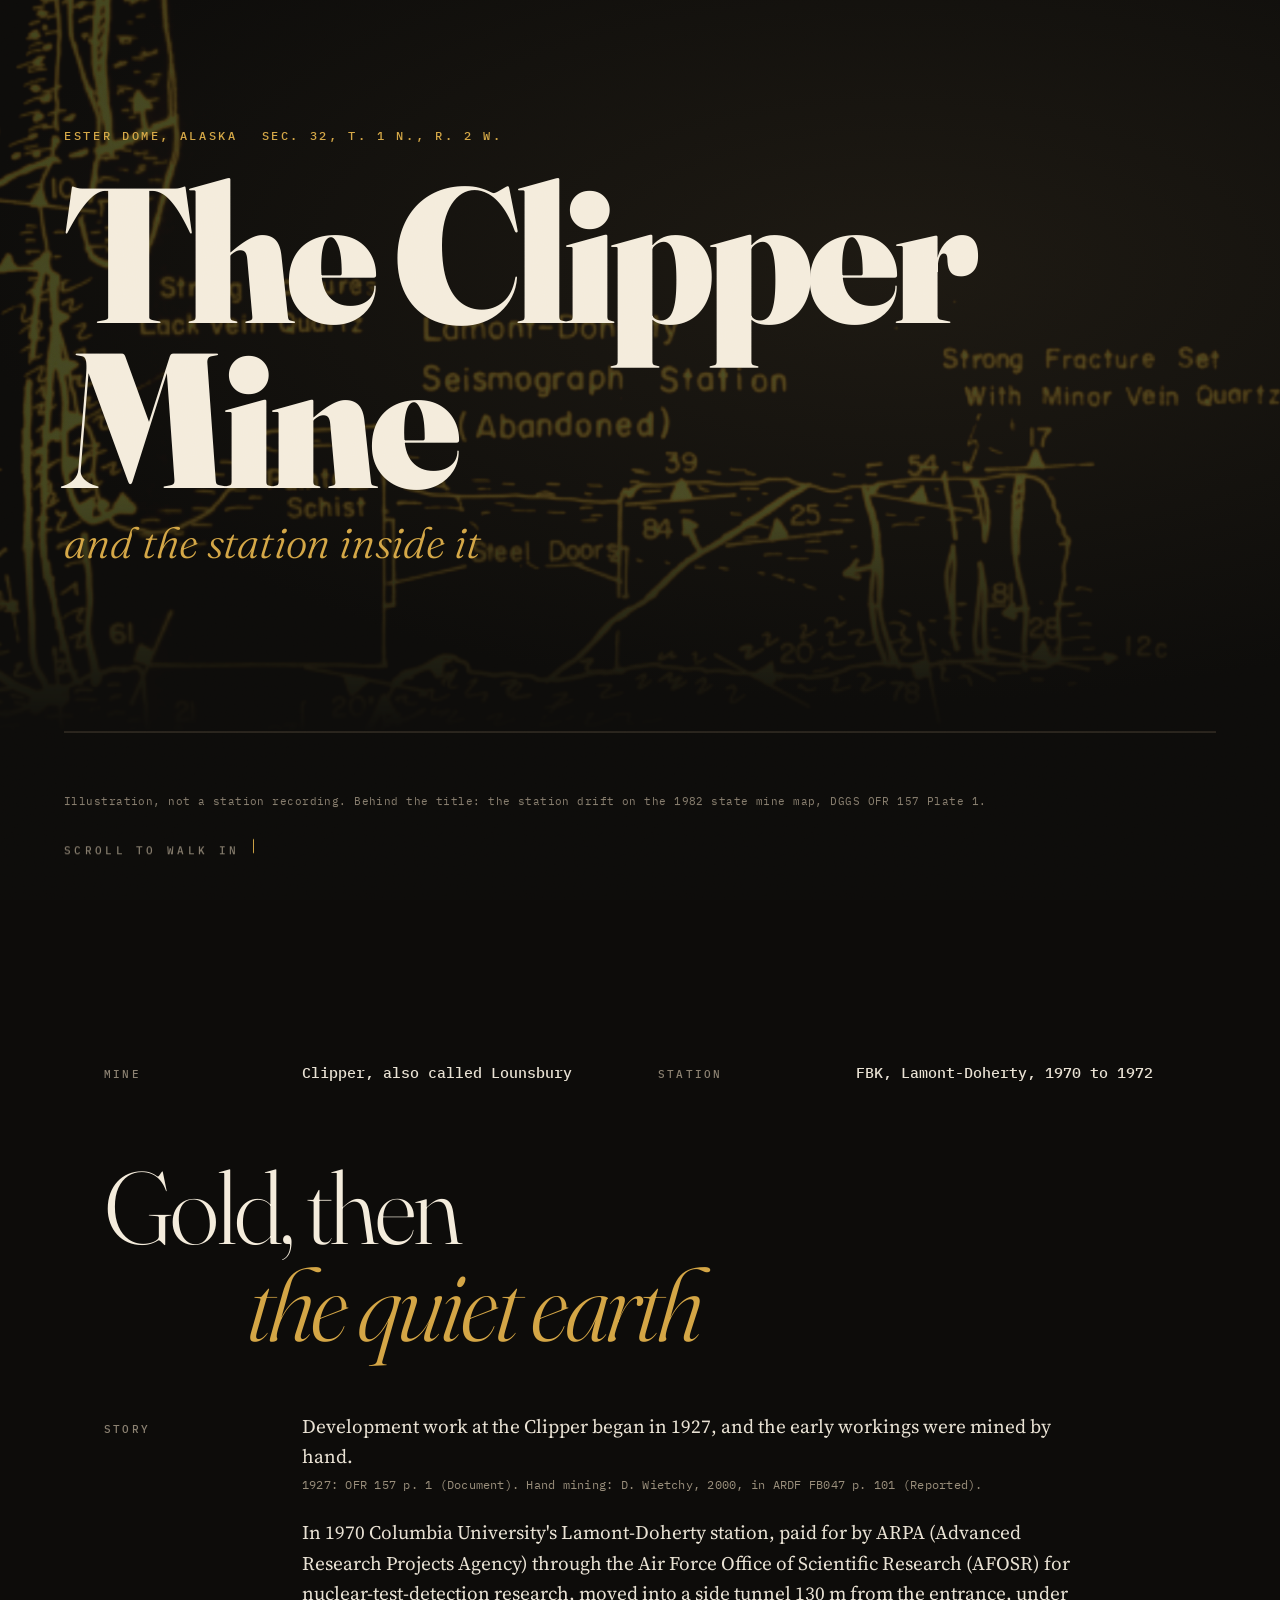
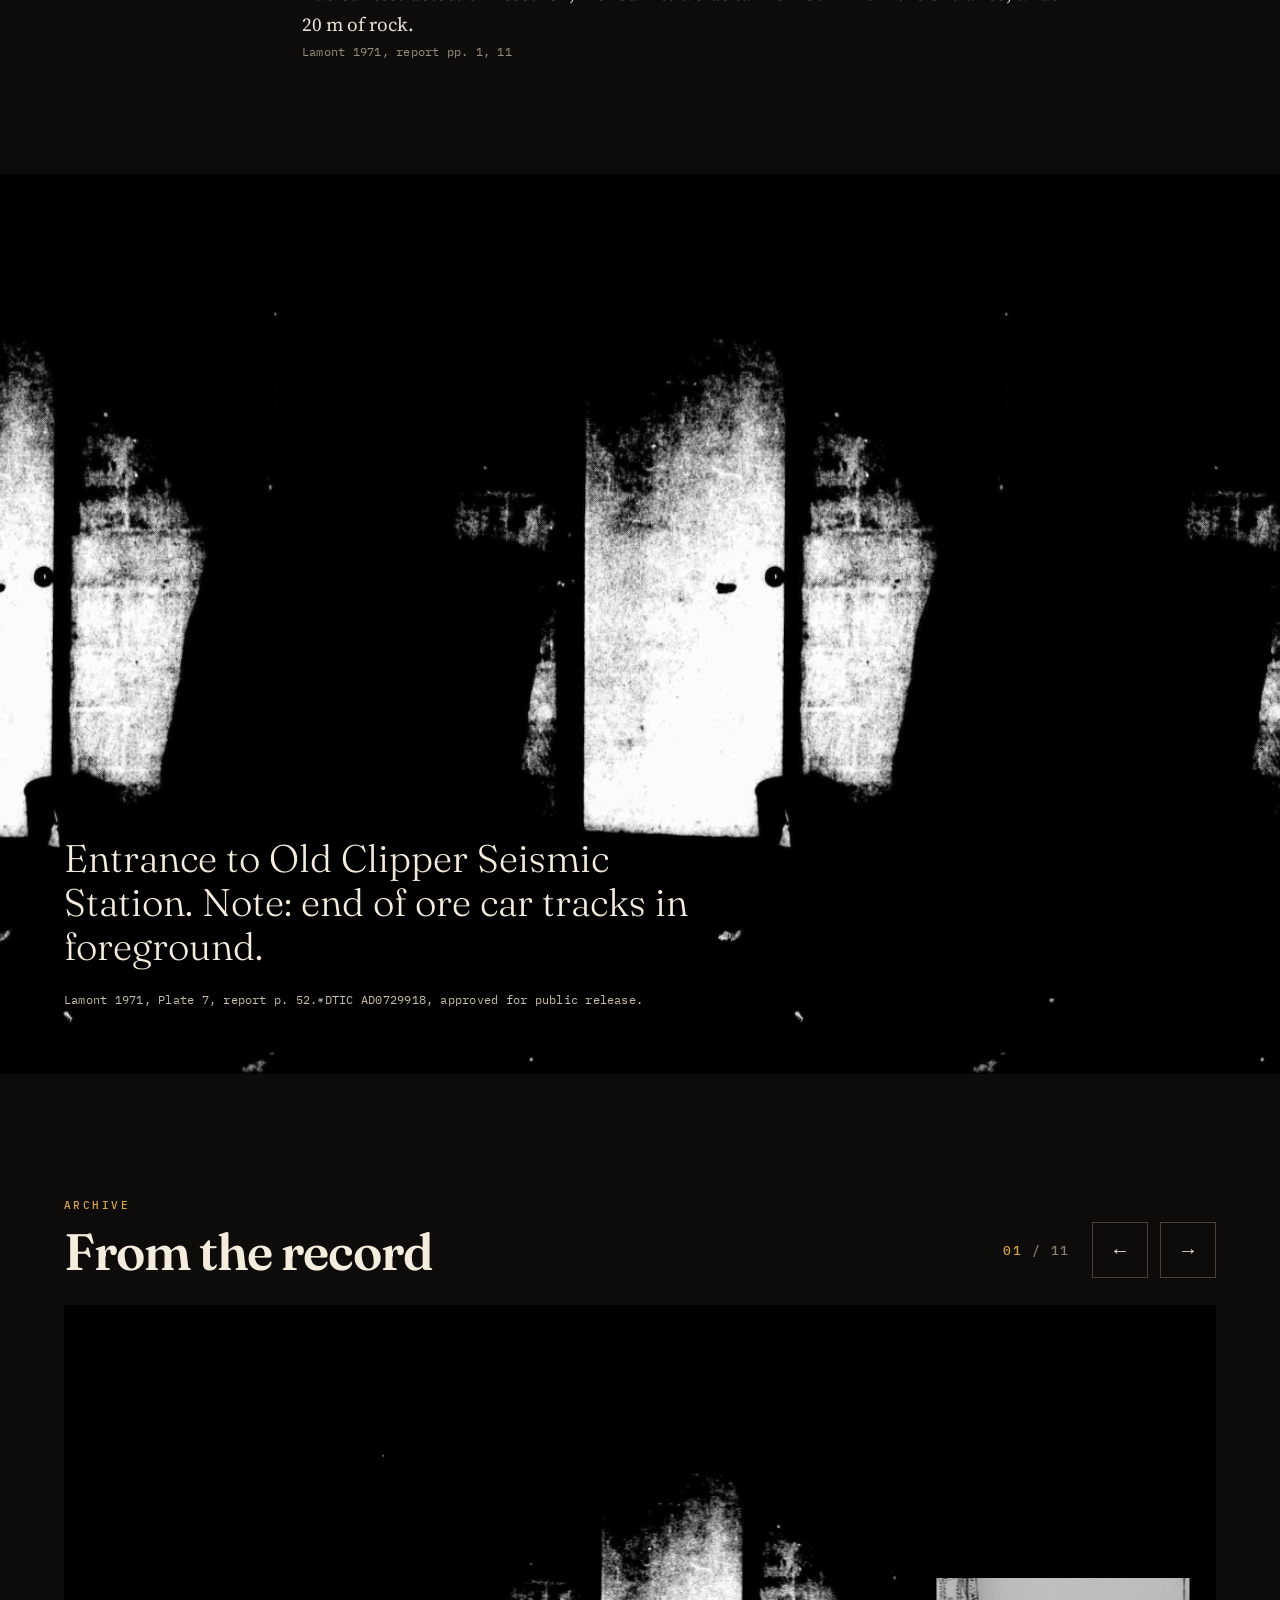
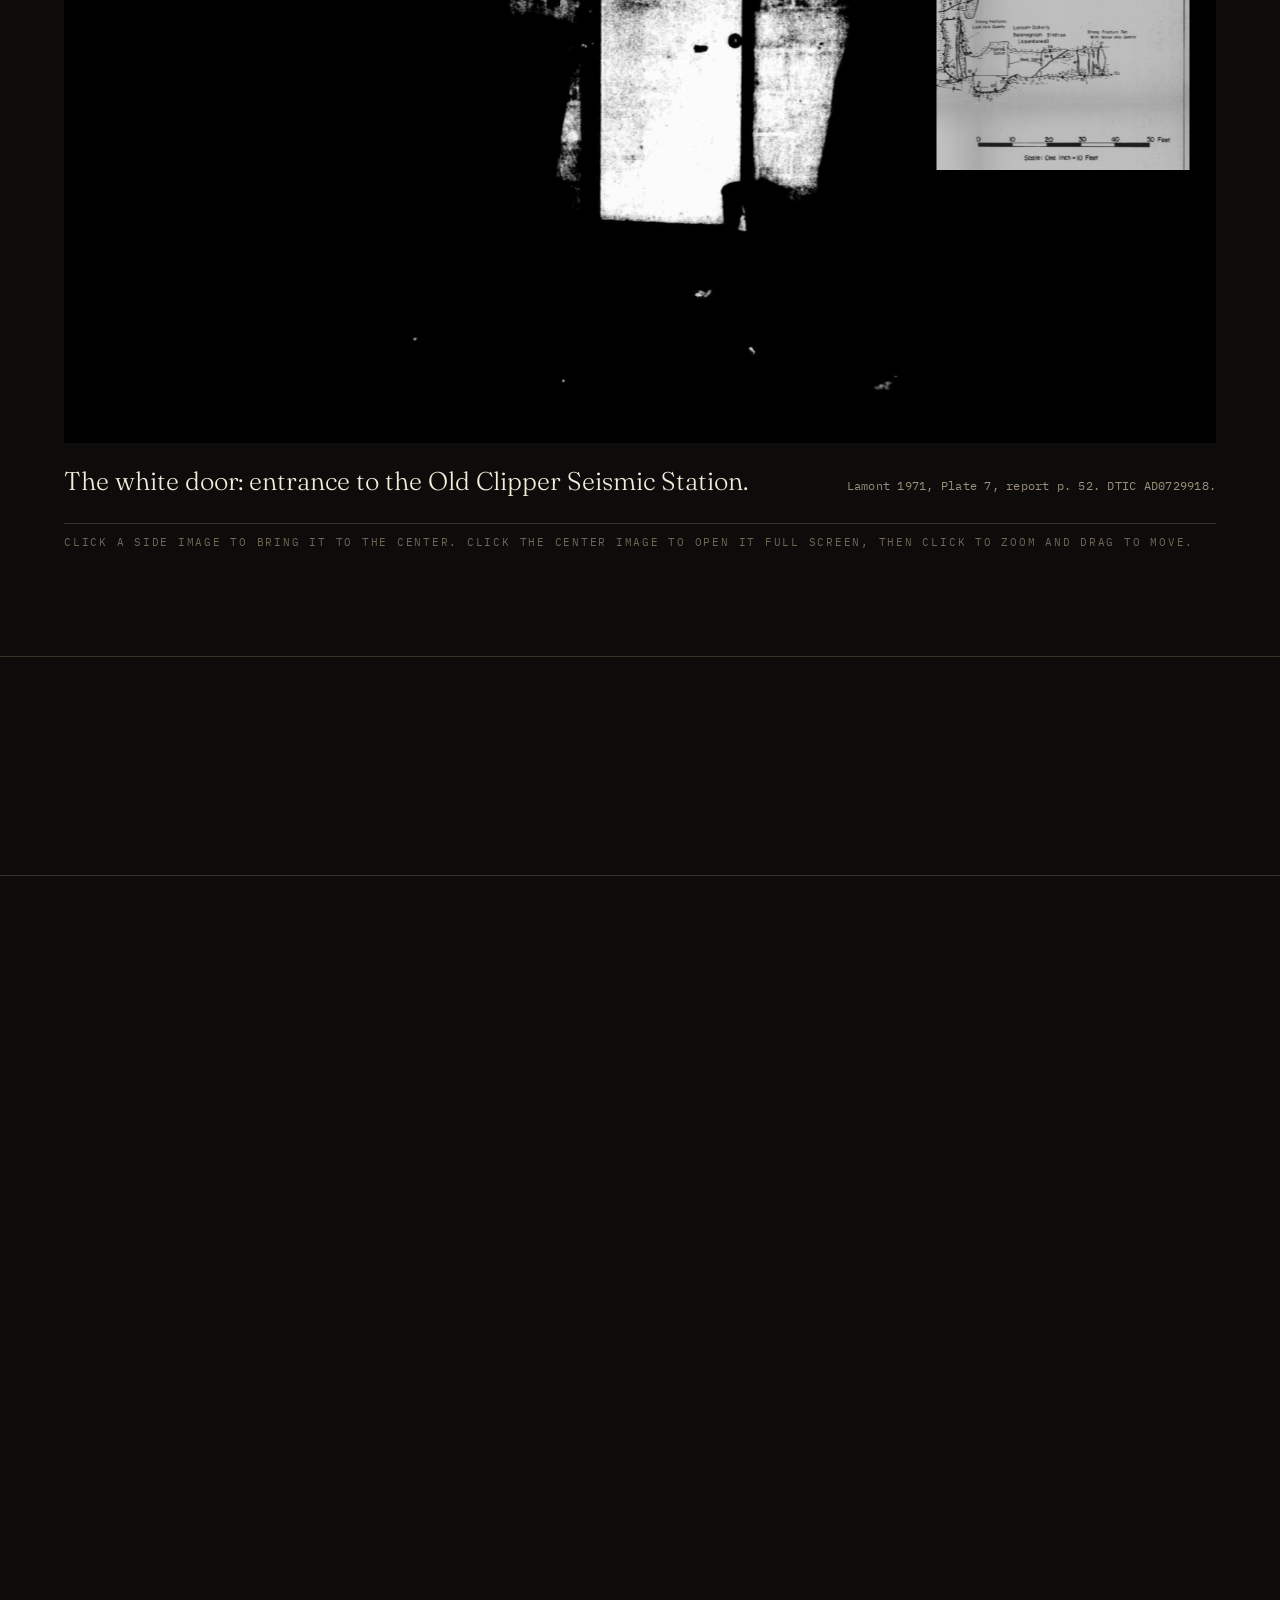
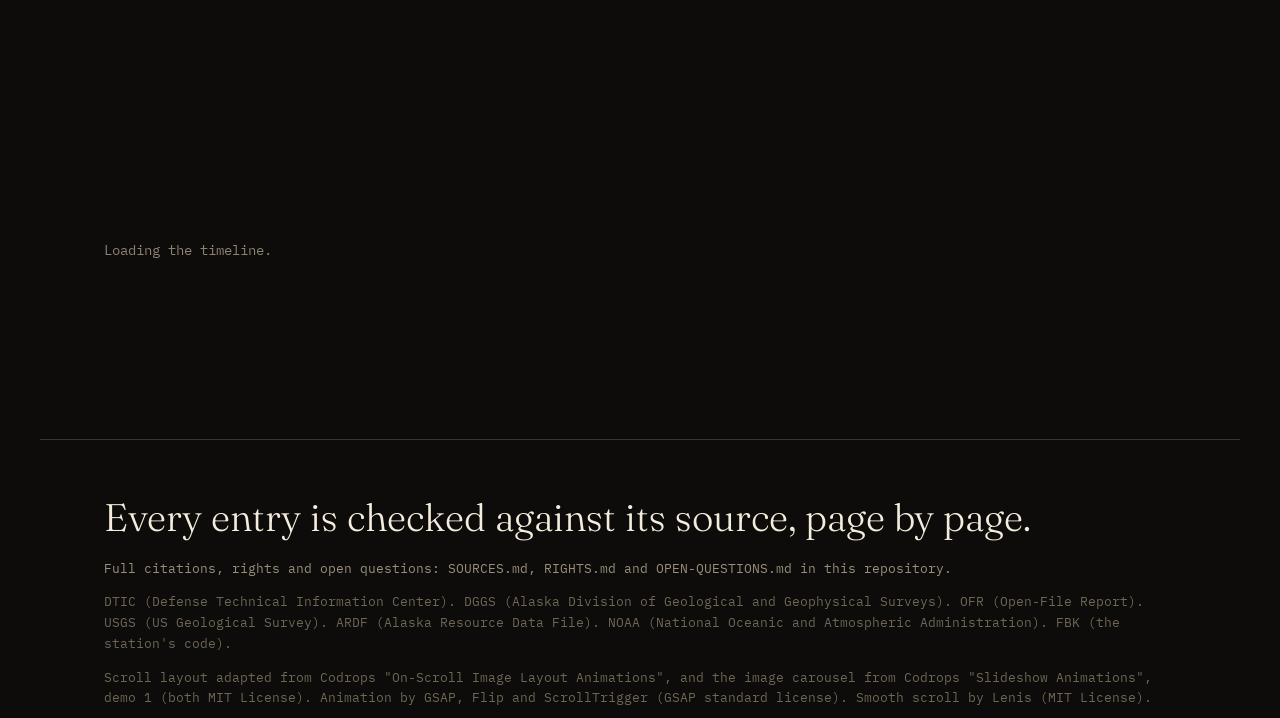
==== index.html @ 57f71523 "Add root redirect to the site for GitHub Pages Co-Authored-By: Claude Opus 5.5 <noreply@anthropic.co" ====
<!doctype html>
<html lang="en">
<head>
<meta charset="utf-8">
<meta http-equiv="refresh" content="0; url=site/">
<title>Clipper Mine History</title>
<link rel="canonical" href="site/">
</head>
<body style="background:#0d0c0a;color:#e9e2d4;font-family:Georgia,serif">
<p><a href="site/" style="color:#d4a646">Open the Clipper Mine history site</a></p>
</body>
</html>
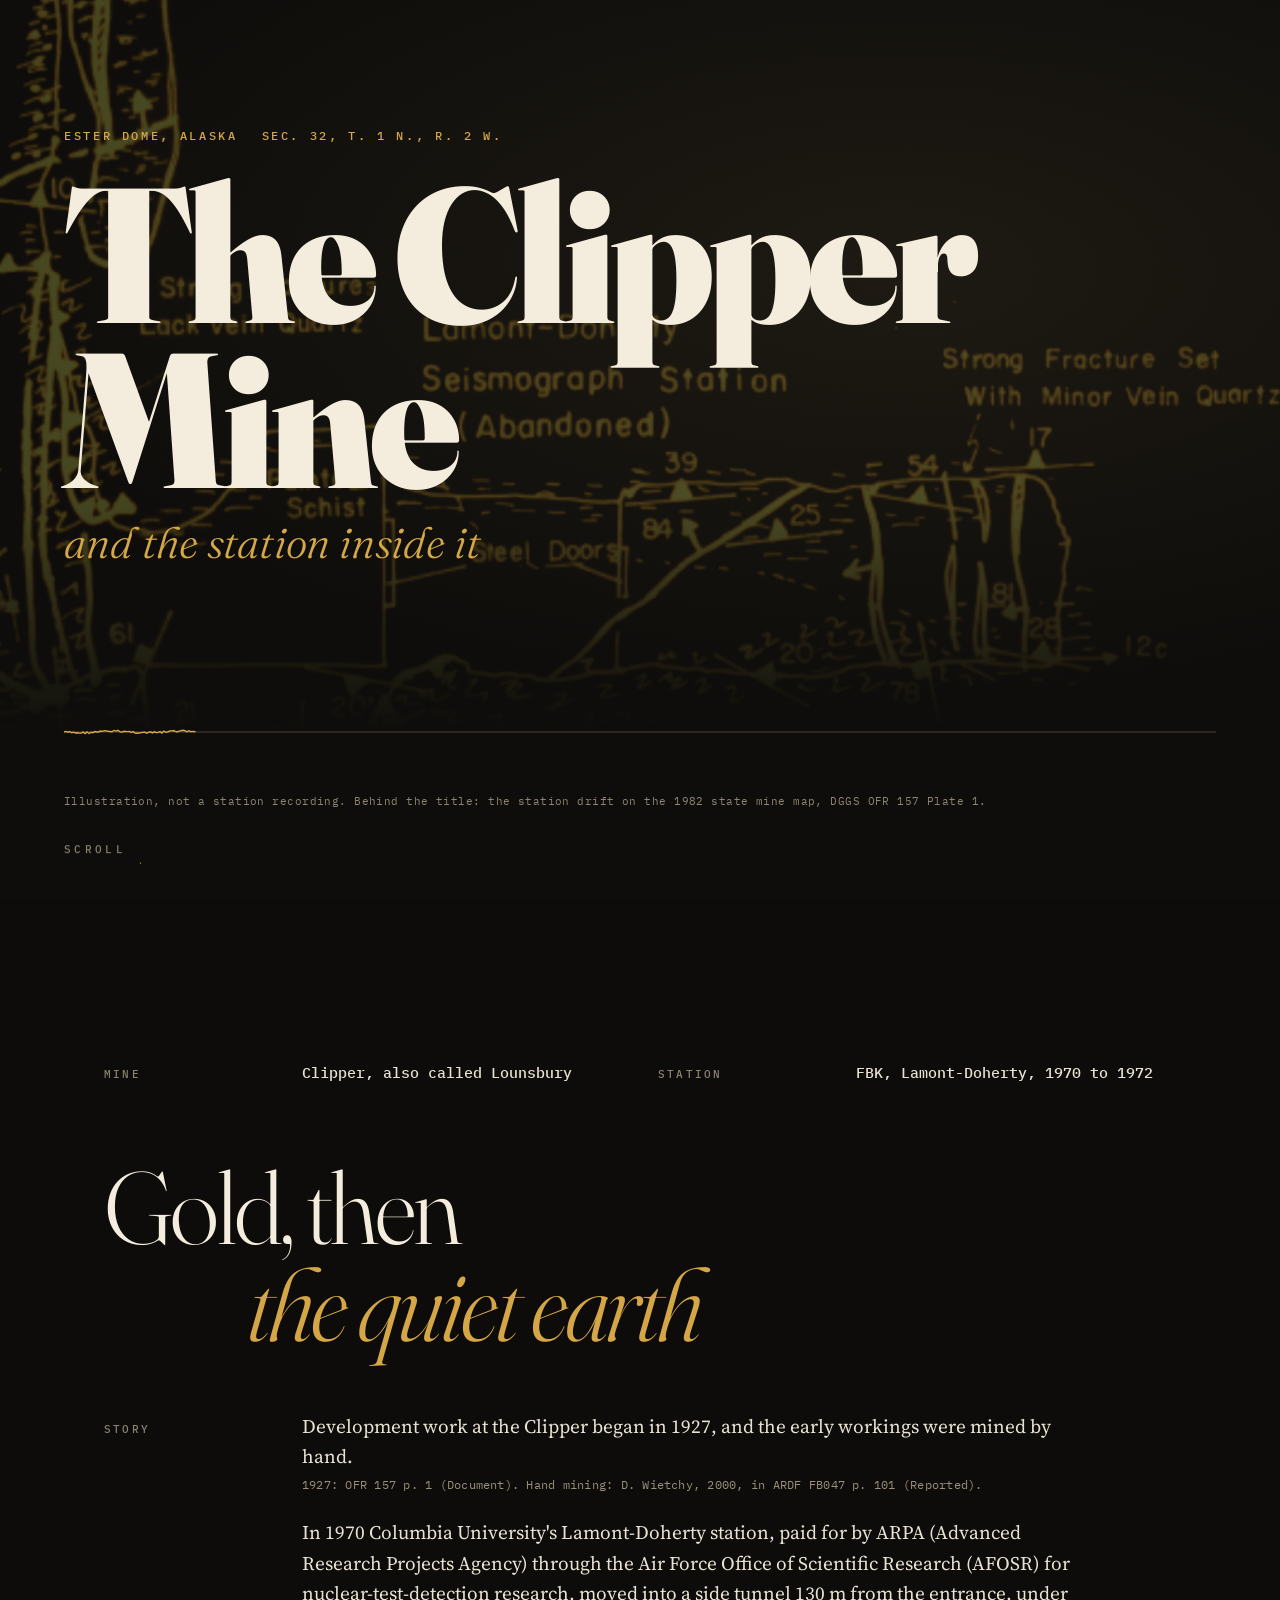
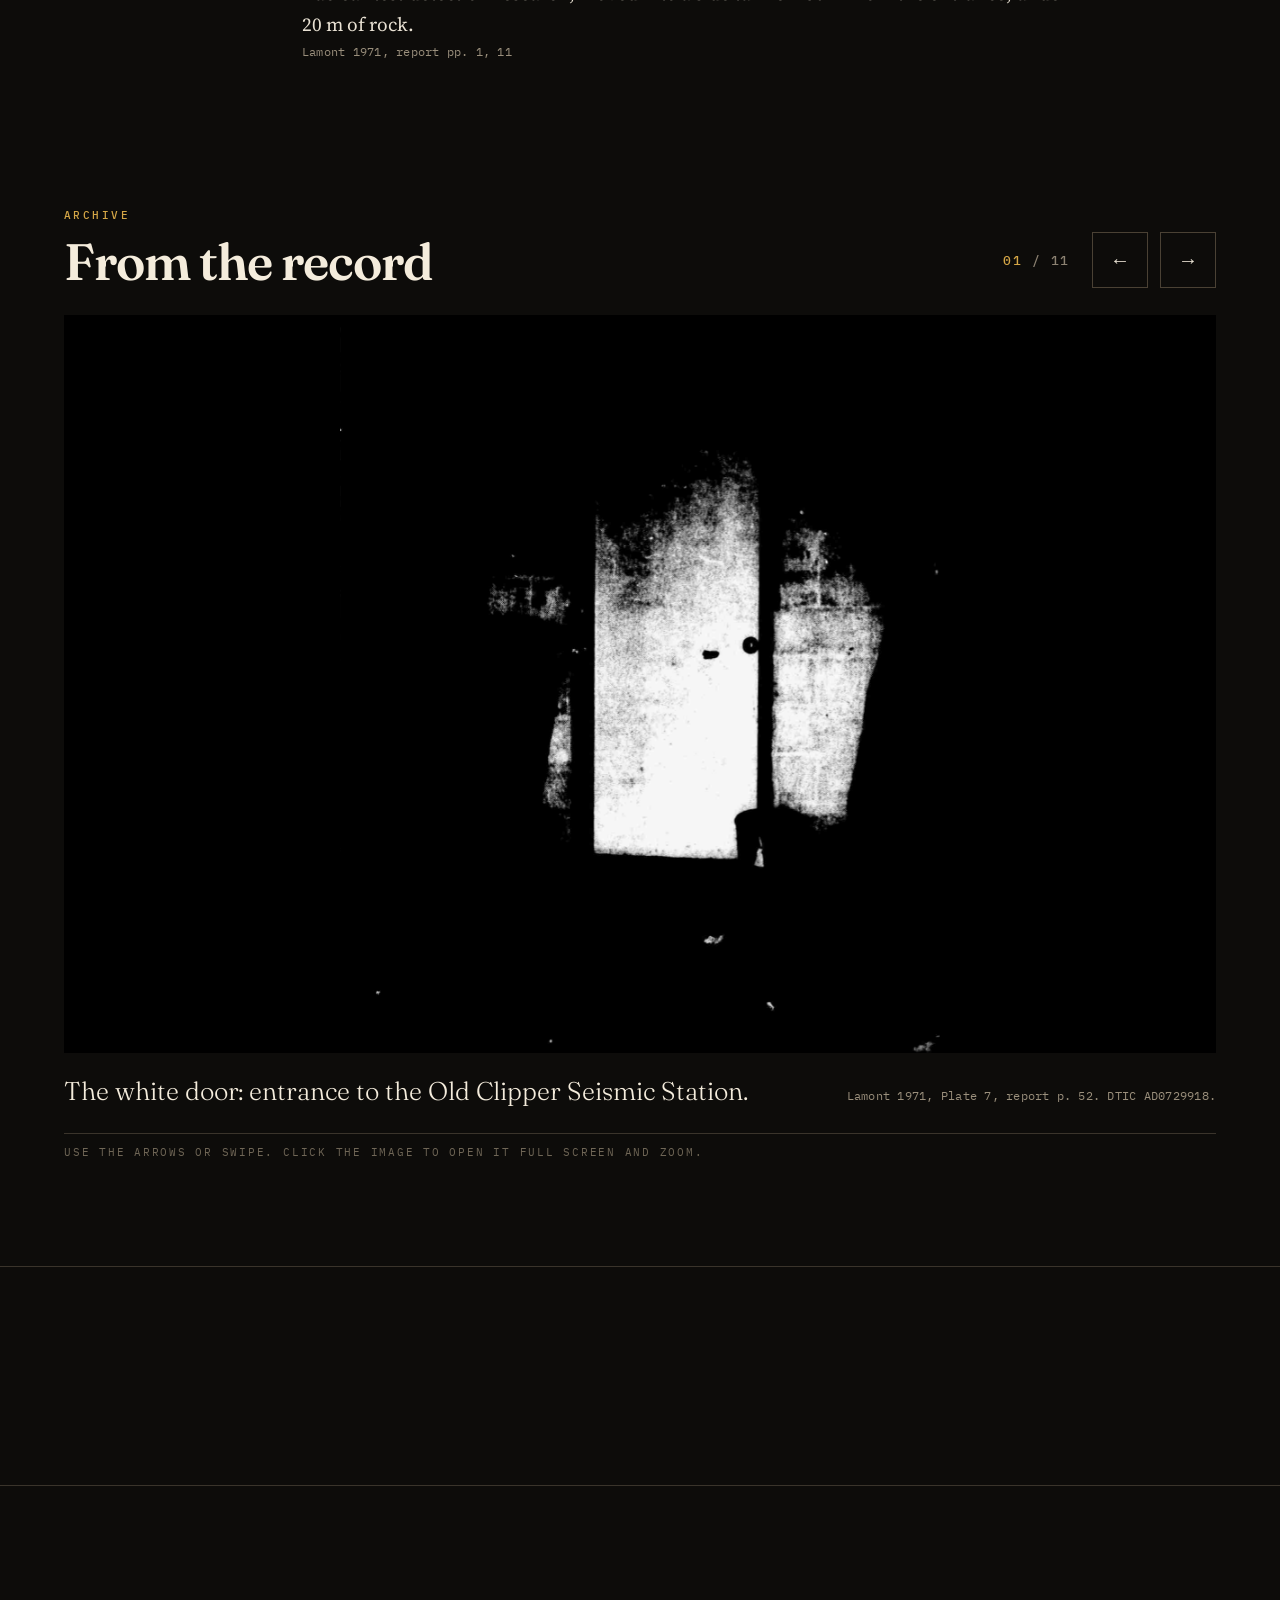
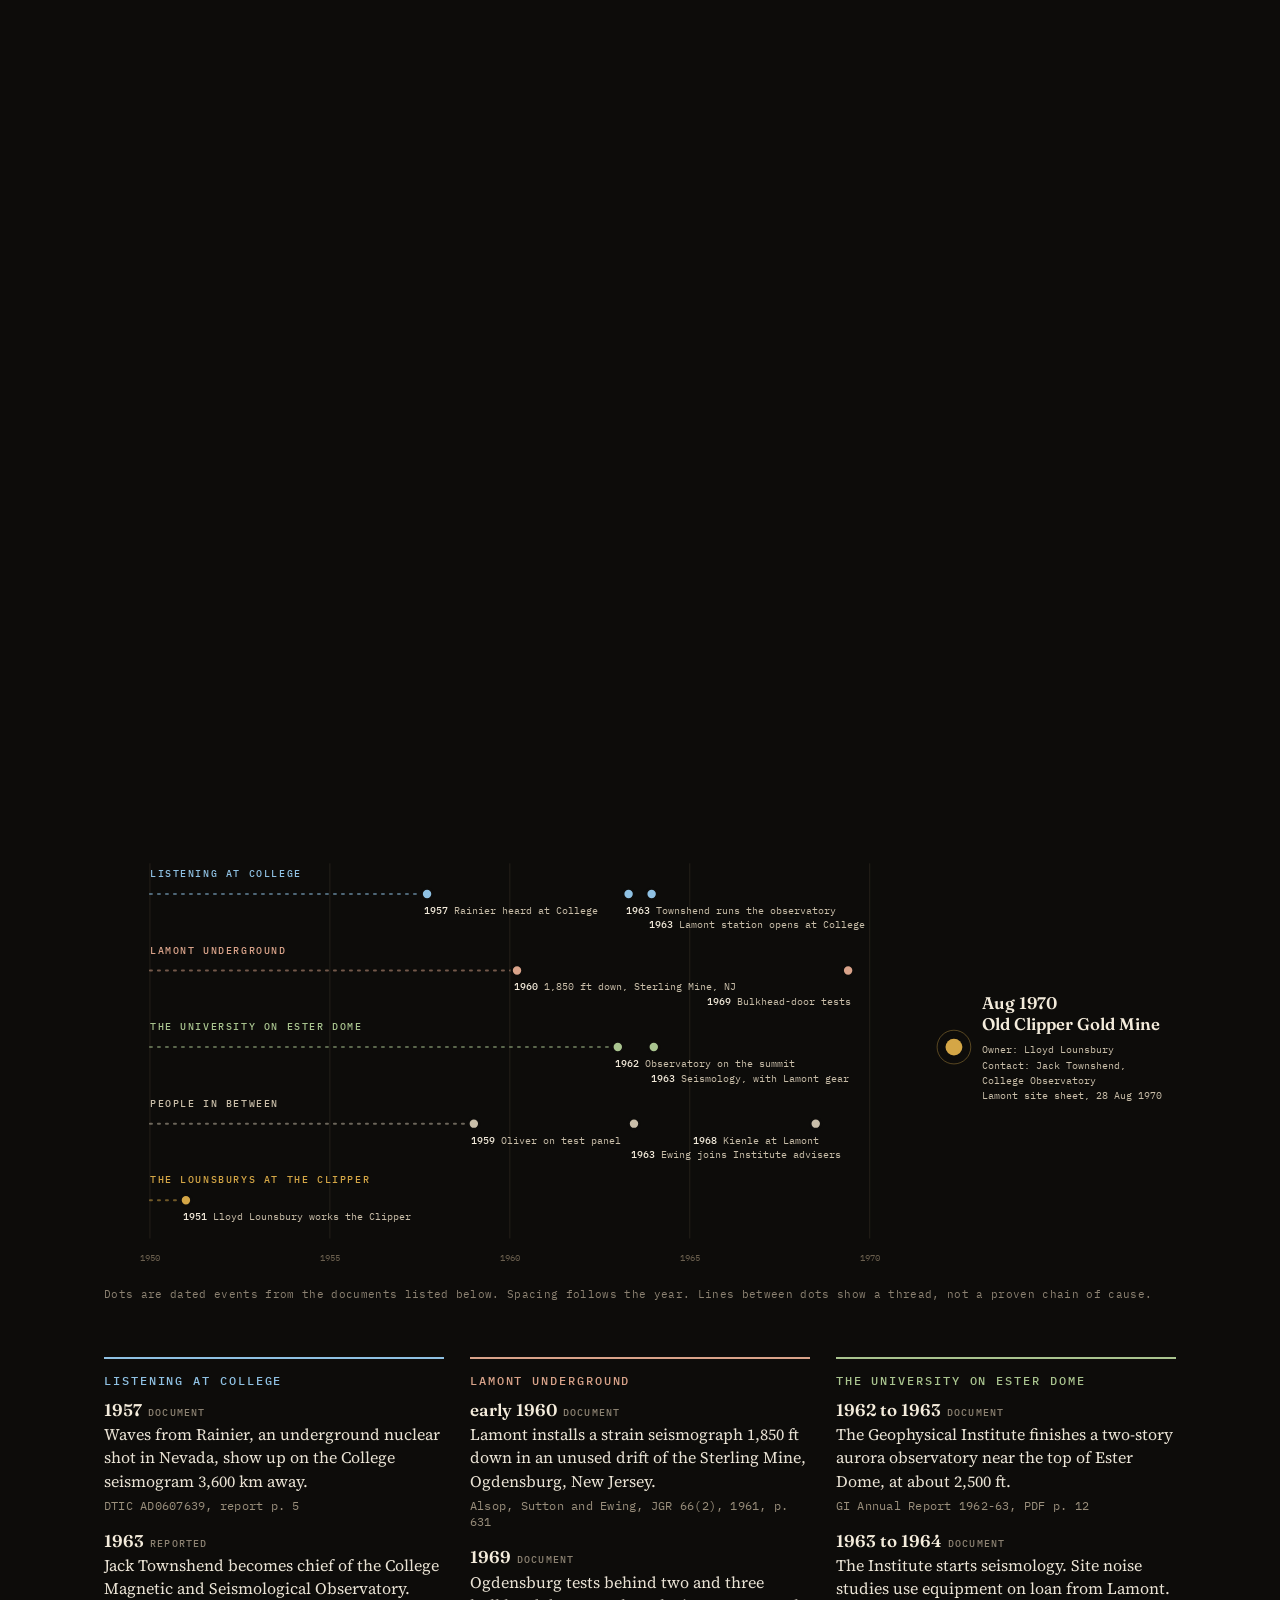
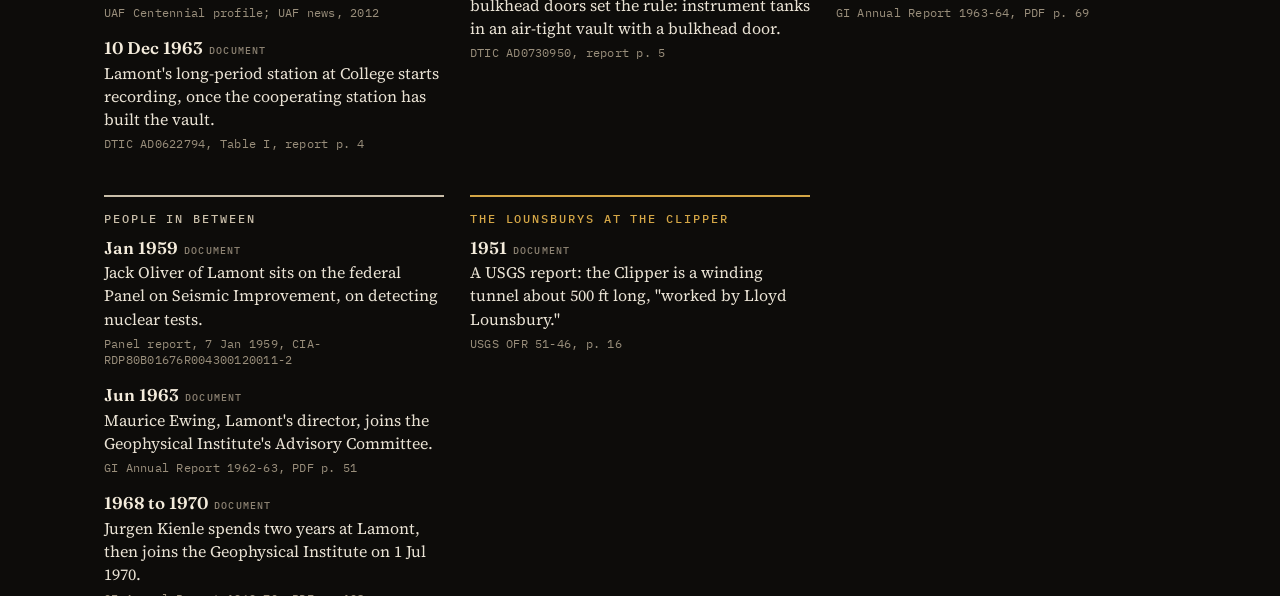
==== commit dced8b8a: "Site v1.3: link preview (title, description and picture) Add Open Graph and Twitter card tags to ind" ====
--- a/index.html
+++ b/index.html
@@ -4,6 +4,20 @@
 <meta charset="utf-8">
 <meta http-equiv="refresh" content="0; url=site/">
 <title>Clipper Mine History</title>
+<meta name="description" content="The Clipper Mine on Ester Dome, Alaska, and the Lamont-Doherty seismograph station that ran inside it from 1970 to 1972. Every line sourced.">
+<meta property="og:type" content="website">
+<meta property="og:site_name" content="Clipper Mine History">
+<meta property="og:title" content="The Clipper Mine and the station inside it">
+<meta property="og:description" content="The Clipper Mine on Ester Dome, Alaska, and the Lamont-Doherty seismograph station that ran inside it from 1970 to 1972. Every line sourced.">
+<meta property="og:url" content="https://feldtdesign-ship-it.github.io/clipper-mine-history/">
+<meta property="og:image" content="https://feldtdesign-ship-it.github.io/clipper-mine-history/site/preview.jpg">
+<meta property="og:image:width" content="1200">
+<meta property="og:image:height" content="630">
+<meta property="og:image:alt" content="Title card: The Clipper Mine and the station inside it, over the 1982 state mine map label Lamont-Doherty Seismograph Station (Abandoned).">
+<meta name="twitter:card" content="summary_large_image">
+<meta name="twitter:title" content="The Clipper Mine and the station inside it">
+<meta name="twitter:description" content="The Clipper Mine on Ester Dome, Alaska, and the Lamont-Doherty seismograph station that ran inside it from 1970 to 1972. Every line sourced.">
+<meta name="twitter:image" content="https://feldtdesign-ship-it.github.io/clipper-mine-history/site/preview.jpg">
 <link rel="canonical" href="site/">
 </head>
 <body style="background:#0d0c0a;color:#e9e2d4;font-family:Georgia,serif">
